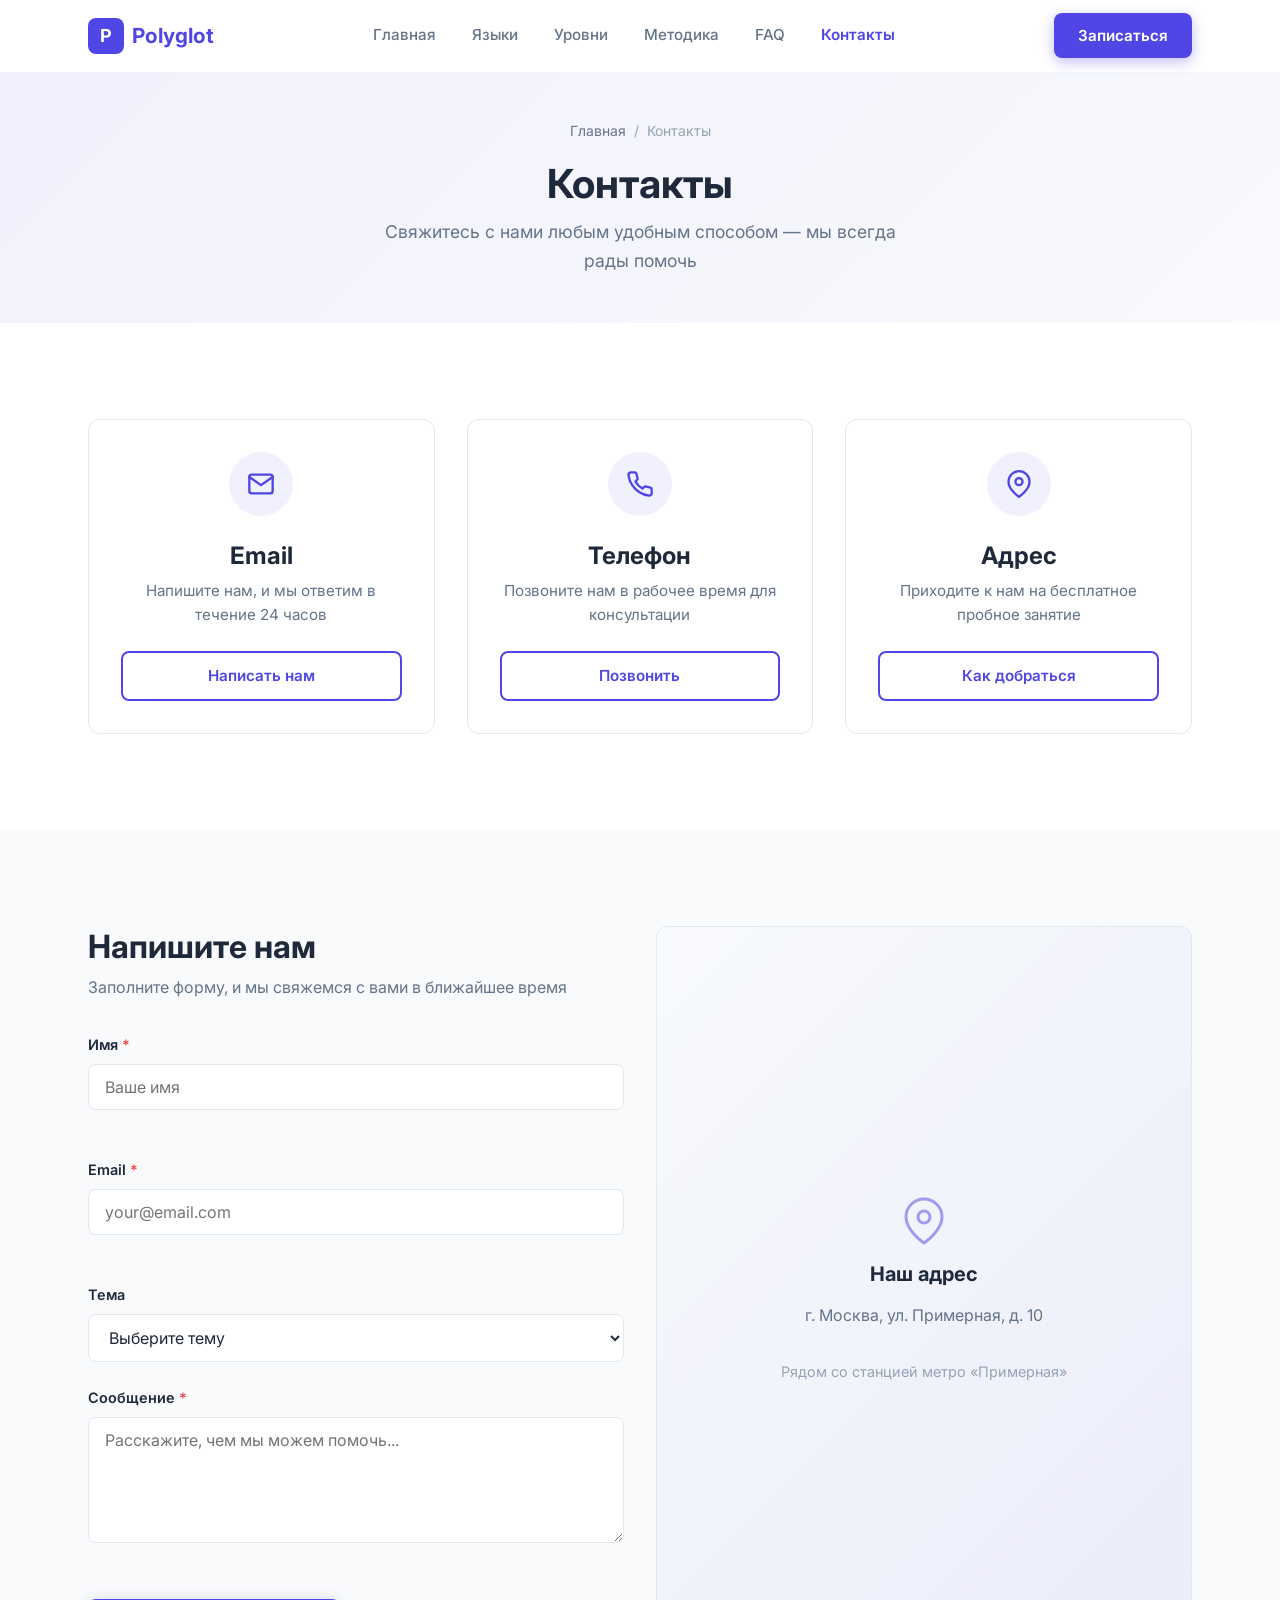
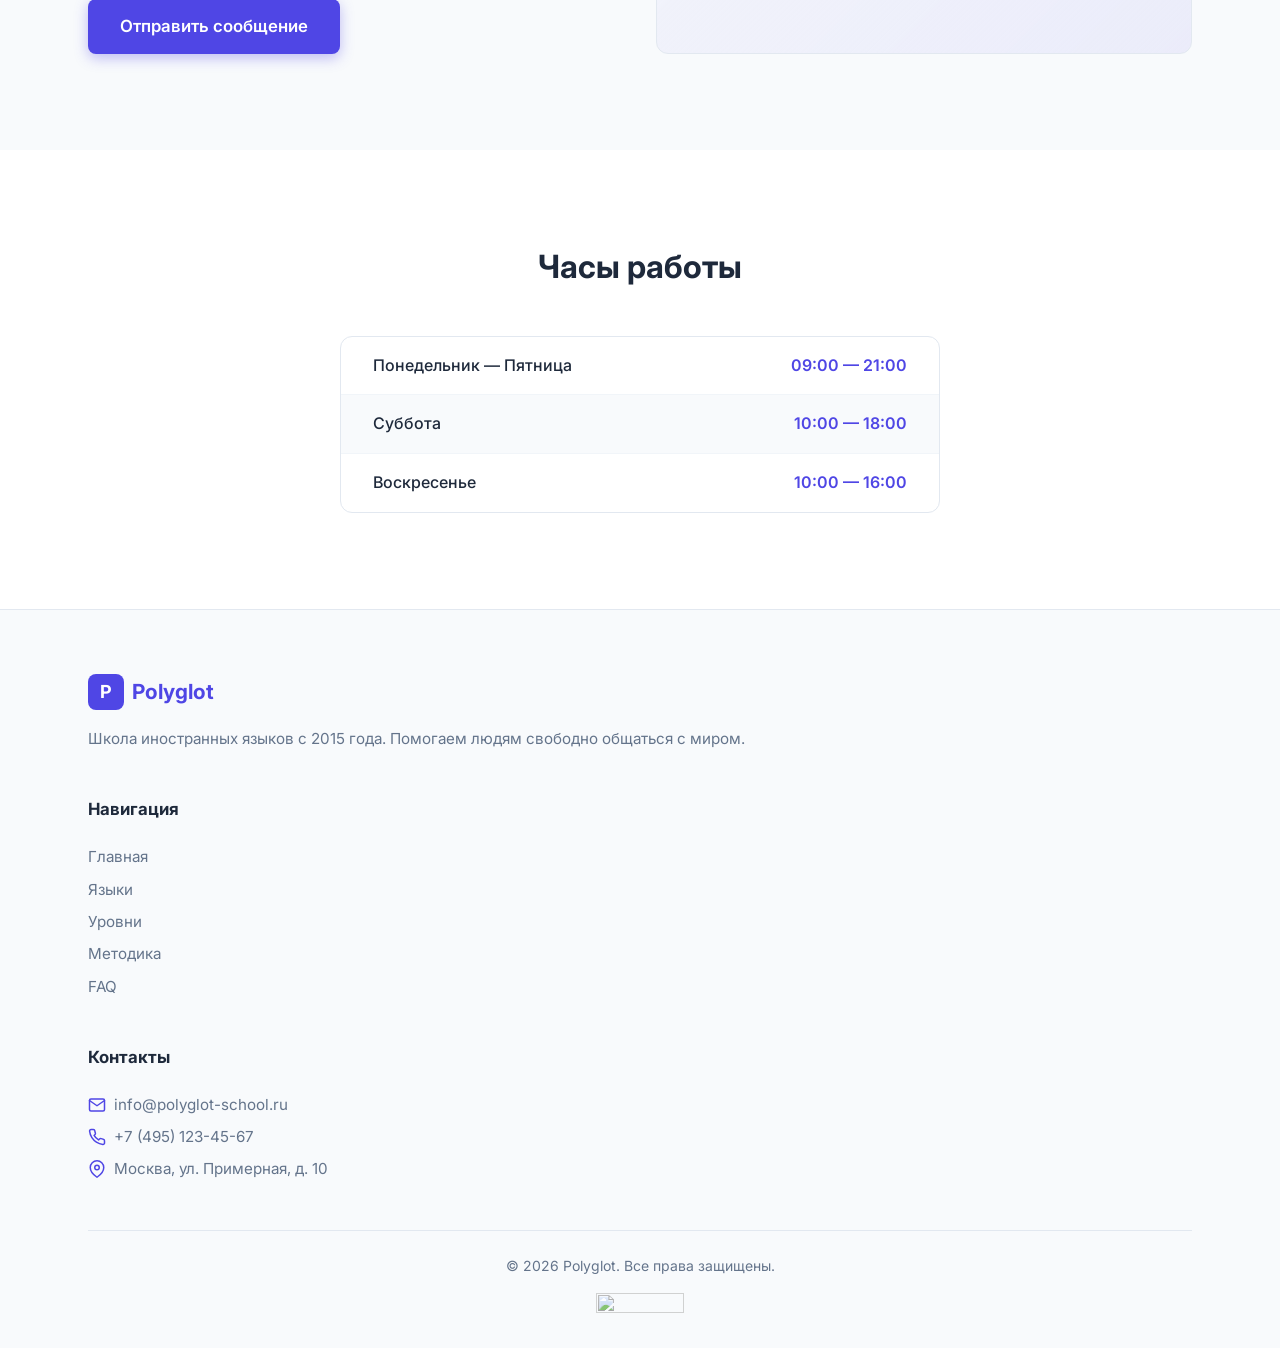
==== contacts.html @ 3a73e7ba "chore: вернуть размер счётчика LiveInternet 88×31" ====
<!DOCTYPE html>
<html lang="ru">
<head>
  <meta charset="UTF-8">
  <meta name="viewport" content="width=device-width, initial-scale=1.0">
  <meta name="description" content="Свяжитесь с нами — школа иностранных языков Polyglot. Запись на пробное занятие, вопросы по курсам и ценам.">
  <title>Контакты — Polyglot</title>
  <link rel="preconnect" href="https://fonts.googleapis.com">
  <link rel="preconnect" href="https://fonts.gstatic.com" crossorigin>
  <link href="https://fonts.googleapis.com/css2?family=Inter:wght@400;500;600;700&display=swap" rel="stylesheet">
  <link rel="stylesheet" href="css/main.css">
  <link rel="stylesheet" href="css/contacts.css">
</head>
<body data-current="contacts">

  <header class="header">
    <div class="container">
      <a href="index.html" class="logo">
        <svg viewBox="0 0 36 36" fill="none" xmlns="http://www.w3.org/2000/svg">
          <rect width="36" height="36" rx="8" fill="#4F46E5"/>
          <text x="50%" y="54%" dominant-baseline="middle" text-anchor="middle" fill="#fff" font-family="Inter" font-weight="700" font-size="18">P</text>
        </svg>
        Polyglot
      </a>

      <nav class="nav">
        <ul class="nav-list">
          <li><a href="index.html" class="nav-link" data-page="home">Главная</a></li>
          <li><a href="languages.html" class="nav-link" data-page="languages">Языки</a></li>
          <li><a href="levels.html" class="nav-link" data-page="levels">Уровни</a></li>
          <li><a href="methodology.html" class="nav-link" data-page="methodology">Методика</a></li>
          <li><a href="faq.html" class="nav-link" data-page="faq">FAQ</a></li>
          <li><a href="contacts.html" class="nav-link" data-page="contacts">Контакты</a></li>
        </ul>
      </nav>

      <a href="contacts.html" class="btn btn-primary header-cta">Записаться</a>

      <button class="hamburger" aria-label="Открыть меню" aria-expanded="false">
        <span></span><span></span><span></span>
      </button>
    </div>
  </header>

  <div class="mobile-menu">
    <a href="index.html" class="nav-link" data-page="home">Главная</a>
    <a href="languages.html" class="nav-link" data-page="languages">Языки</a>
    <a href="levels.html" class="nav-link" data-page="levels">Уровни</a>
    <a href="methodology.html" class="nav-link" data-page="methodology">Методика</a>
    <a href="faq.html" class="nav-link" data-page="faq">FAQ</a>
    <a href="contacts.html" class="nav-link" data-page="contacts">Контакты</a>
    <a href="contacts.html" class="btn btn-primary btn-lg">Записаться</a>
  </div>

  <main>
    <!-- Page Hero -->
    <section class="page-hero">
      <div class="container">
        <nav class="breadcrumb">
          <a href="index.html">Главная</a>
          <span class="breadcrumb-sep">/</span>
          <span>Контакты</span>
        </nav>
        <h1>Контакты</h1>
        <p>Свяжитесь с нами любым удобным способом — мы всегда рады помочь</p>
      </div>
    </section>

    <!-- Contact Info -->
    <section class="section">
      <div class="container">
        <div class="grid-3">
          <div class="contact-info-card">
            <div class="contact-info-icon">
              <svg width="28" height="28" viewBox="0 0 24 24" fill="none" stroke="currentColor" stroke-width="2" stroke-linecap="round" stroke-linejoin="round"><path d="M4 4h16c1.1 0 2 .9 2 2v12c0 1.1-.9 2-2 2H4c-1.1 0-2-.9-2-2V6c0-1.1.9-2 2-2z"/><polyline points="22,6 12,13 2,6"/></svg>
            </div>
            <h3>Email</h3>
            <p>Напишите нам, и мы ответим в течение 24 часов</p>
            <a href="mailto:info@polyglot-school.ru" class="btn btn-outline">Написать нам</a>
          </div>
          <div class="contact-info-card">
            <div class="contact-info-icon">
              <svg width="28" height="28" viewBox="0 0 24 24" fill="none" stroke="currentColor" stroke-width="2" stroke-linecap="round" stroke-linejoin="round"><path d="M22 16.92v3a2 2 0 0 1-2.18 2 19.79 19.79 0 0 1-8.63-3.07 19.5 19.5 0 0 1-6-6 19.79 19.79 0 0 1-3.07-8.67A2 2 0 0 1 4.11 2h3a2 2 0 0 1 2 1.72 12.84 12.84 0 0 0 .7 2.81 2 2 0 0 1-.45 2.11L8.09 9.91a16 16 0 0 0 6 6l1.27-1.27a2 2 0 0 1 2.11-.45 12.84 12.84 0 0 0 2.81.7A2 2 0 0 1 22 16.92z"/></svg>
            </div>
            <h3>Телефон</h3>
            <p>Позвоните нам в рабочее время для консультации</p>
            <a href="tel:+74951234567" class="btn btn-outline">Позвонить</a>
          </div>
          <div class="contact-info-card">
            <div class="contact-info-icon">
              <svg width="28" height="28" viewBox="0 0 24 24" fill="none" stroke="currentColor" stroke-width="2" stroke-linecap="round" stroke-linejoin="round"><path d="M21 10c0 7-9 13-9 13s-9-6-9-13a9 9 0 0 1 18 0z"/><circle cx="12" cy="10" r="3"/></svg>
            </div>
            <h3>Адрес</h3>
            <p>Приходите к нам на бесплатное пробное занятие</p>
            <a href="#" class="btn btn-outline">Как добраться</a>
          </div>
        </div>
      </div>
    </section>

    <!-- Contact Form + Map -->
    <section class="section section-alt">
      <div class="container">
        <div class="grid-2">
          <!-- Form -->
          <div class="contact-form-wrapper">
            <h2>Напишите нам</h2>
            <p>Заполните форму, и мы свяжемся с вами в ближайшее время</p>

            <form id="contact-form" novalidate>
              <div class="form-group">
                <label for="name">Имя <span class="required">*</span></label>
                <input type="text" id="name" name="name" placeholder="Ваше имя" required>
                <span class="error-message" id="name-error"></span>
              </div>

              <div class="form-group">
                <label for="email">Email <span class="required">*</span></label>
                <input type="email" id="email" name="email" placeholder="your@email.com" required>
                <span class="error-message" id="email-error"></span>
              </div>

              <div class="form-group">
                <label for="subject">Тема</label>
                <select id="subject" name="subject">
                  <option value="">Выберите тему</option>
                  <option value="general">Общий вопрос</option>
                  <option value="course">Информация о курсе</option>
                  <option value="pricing">Цены и оплата</option>
                  <option value="technical">Техническая поддержка</option>
                </select>
              </div>

              <div class="form-group">
                <label for="message">Сообщение <span class="required">*</span></label>
                <textarea id="message" name="message" rows="5" placeholder="Расскажите, чем мы можем помочь..." required></textarea>
                <span class="error-message" id="message-error"></span>
              </div>

              <button type="submit" class="btn btn-primary btn-lg">Отправить сообщение</button>

              <div class="form-status" id="form-status"></div>
            </form>
          </div>

          <!-- Map -->
          <div class="map-wrapper">
            <div class="map-placeholder">
              <svg width="48" height="48" viewBox="0 0 24 24" fill="none" stroke="currentColor" stroke-width="1.5" stroke-linecap="round" stroke-linejoin="round"><path d="M21 10c0 7-9 13-9 13s-9-6-9-13a9 9 0 0 1 18 0z"/><circle cx="12" cy="10" r="3"/></svg>
              <h3>Наш адрес</h3>
              <p>г. Москва, ул. Примерная, д. 10</p>
              <p class="map-subtitle">Рядом со станцией метро «Примерная»</p>
            </div>
          </div>
        </div>
      </div>
    </section>

    <!-- Working Hours -->
    <section class="section">
      <div class="container">
        <div class="section-header">
          <h2>Часы работы</h2>
        </div>
        <div class="hours-table">
          <div class="hours-row">
            <span class="hours-day">Понедельник — Пятница</span>
            <span class="hours-time">09:00 — 21:00</span>
          </div>
          <div class="hours-row">
            <span class="hours-day">Суббота</span>
            <span class="hours-time">10:00 — 18:00</span>
          </div>
          <div class="hours-row">
            <span class="hours-day">Воскресенье</span>
            <span class="hours-time">10:00 — 16:00</span>
          </div>
        </div>
      </div>
    </section>
  </main>

  <footer class="footer">
    <div class="container">
      <div class="footer-grid">
        <div class="footer-col">
          <a href="index.html" class="logo mb-md">
            <svg viewBox="0 0 36 36" fill="none" xmlns="http://www.w3.org/2000/svg" width="36" height="36">
              <rect width="36" height="36" rx="8" fill="#4F46E5"/>
              <text x="50%" y="54%" dominant-baseline="middle" text-anchor="middle" fill="#fff" font-family="Inter" font-weight="700" font-size="18">P</text>
            </svg>
            Polyglot
          </a>
          <p>Школа иностранных языков с 2015 года. Помогаем людям свободно общаться с миром.</p>
        </div>
        <div class="footer-col">
          <h4>Навигация</h4>
          <div class="footer-links">
            <a href="index.html">Главная</a>
            <a href="languages.html">Языки</a>
            <a href="levels.html">Уровни</a>
            <a href="methodology.html">Методика</a>
            <a href="faq.html">FAQ</a>
          </div>
        </div>
        <div class="footer-col">
          <h4>Контакты</h4>
          <div class="footer-contact">
            <div class="footer-contact-item">
              <svg width="18" height="18" viewBox="0 0 24 24" fill="none" stroke="currentColor" stroke-width="2" stroke-linecap="round" stroke-linejoin="round"><path d="M4 4h16c1.1 0 2 .9 2 2v12c0 1.1-.9 2-2 2H4c-1.1 0-2-.9-2-2V6c0-1.1.9-2 2-2z"/><polyline points="22,6 12,13 2,6"/></svg>
              info@polyglot-school.ru
            </div>
            <div class="footer-contact-item">
              <svg width="18" height="18" viewBox="0 0 24 24" fill="none" stroke="currentColor" stroke-width="2" stroke-linecap="round" stroke-linejoin="round"><path d="M22 16.92v3a2 2 0 0 1-2.18 2 19.79 19.79 0 0 1-8.63-3.07 19.5 19.5 0 0 1-6-6 19.79 19.79 0 0 1-3.07-8.67A2 2 0 0 1 4.11 2h3a2 2 0 0 1 2 1.72 12.84 12.84 0 0 0 .7 2.81 2 2 0 0 1-.45 2.11L8.09 9.91a16 16 0 0 0 6 6l1.27-1.27a2 2 0 0 1 2.11-.45 12.84 12.84 0 0 0 2.81.7A2 2 0 0 1 22 16.92z"/></svg>
              +7 (495) 123-45-67
            </div>
            <div class="footer-contact-item">
              <svg width="18" height="18" viewBox="0 0 24 24" fill="none" stroke="currentColor" stroke-width="2" stroke-linecap="round" stroke-linejoin="round"><path d="M21 10c0 7-9 13-9 13s-9-6-9-13a9 9 0 0 1 18 0z"/><circle cx="12" cy="10" r="3"/></svg>
              Москва, ул. Примерная, д. 10
            </div>
          </div>
        </div>
      </div>
      <div class="footer-bottom">
        <p>&copy; 2026 Polyglot. Все права защищены.</p>
        <div class="footer-counter">
          <!--LiveInternet counter--><a href="https://www.liveinternet.ru/click" target="_blank"><img id="licnt2878" width="88" height="31" style="border:0" title="LiveInternet" src="[data-uri]" alt=""/></a><script>(function(d,s){d.getElementById("licnt2878").src="https://counter.yadro.ru/hit?t52.6;r"+escape(d.referrer)+((typeof(s)=="undefined")?"":";s"+s.width+"*"+s.height+"*"+(s.colorDepth?s.colorDepth:s.pixelDepth))+";u"+escape(d.URL)+";h"+escape(d.title.substring(0,150))+";"+Math.random()}) (document,screen)</script><!--/LiveInternet-->
        </div>
      </div>
    </div>
  </footer>

  <button class="scroll-top" aria-label="Наверх">
    <svg width="20" height="20" viewBox="0 0 24 24" fill="none" stroke="currentColor" stroke-width="2.5" stroke-linecap="round" stroke-linejoin="round"><polyline points="18 15 12 9 6 15"/></svg>
  </button>

  <script src="js/form.js"></script>
  <script src="js/main.js"></script>
</body>
</html>
---- css/main.css ----
/* ============================================
   CSS Custom Properties / Design Tokens
   ============================================ */
:root {
  /* Primary */
  --color-primary: #4F46E5;
  --color-primary-light: #818CF8;
  --color-primary-dark: #3730A3;
  --color-primary-bg: rgba(79, 70, 229, 0.08);

  /* Accent */
  --color-accent: #F59E0B;
  --color-accent-light: #FCD34D;
  --color-accent-dark: #D97706;

  /* Neutrals */
  --color-text: #1E293B;
  --color-text-secondary: #64748B;
  --color-text-light: #94A3B8;
  --color-bg: #FFFFFF;
  --color-bg-alt: #F8FAFC;
  --color-bg-subtle: #F1F5F9;
  --color-border: #E2E8F0;
  --color-border-light: #F1F5F9;

  /* Semantic */
  --color-success: #10B981;
  --color-error: #EF4444;
  --color-info: #3B82F6;

  /* Typography */
  --font-primary: 'Inter', system-ui, -apple-system, BlinkMacSystemFont, 'Segoe UI', sans-serif;
  --font-mono: 'JetBrains Mono', 'Fira Code', monospace;

  /* Spacing */
  --space-xs: 0.25rem;
  --space-sm: 0.5rem;
  --space-md: 1rem;
  --space-lg: 1.5rem;
  --space-xl: 2rem;
  --space-2xl: 3rem;
  --space-3xl: 4rem;
  --space-4xl: 6rem;

  /* Border Radius */
  --radius-sm: 0.375rem;
  --radius-md: 0.5rem;
  --radius-lg: 0.75rem;
  --radius-xl: 1rem;
  --radius-full: 9999px;

  /* Shadows */
  --shadow-sm: 0 1px 2px rgba(0, 0, 0, 0.05);
  --shadow-md: 0 4px 6px -1px rgba(0, 0, 0, 0.07), 0 2px 4px -2px rgba(0, 0, 0, 0.05);
  --shadow-lg: 0 10px 15px -3px rgba(0, 0, 0, 0.08), 0 4px 6px -4px rgba(0, 0, 0, 0.04);
  --shadow-xl: 0 20px 25px -5px rgba(0, 0, 0, 0.08), 0 8px 10px -6px rgba(0, 0, 0, 0.04);

  /* Transitions */
  --transition-fast: 150ms ease;
  --transition-base: 250ms ease;
  --transition-slow: 350ms ease;

  /* Layout */
  --container-max: 1200px;
  --header-height: 72px;
}

/* ============================================
   Reset & Base
   ============================================ */
*,
*::before,
*::after {
  box-sizing: border-box;
  margin: 0;
  padding: 0;
}

html {
  scroll-behavior: smooth;
  -webkit-text-size-adjust: 100%;
  font-size: 16px;
}

body {
  font-family: var(--font-primary);
  font-size: 1rem;
  line-height: 1.6;
  color: var(--color-text);
  background-color: var(--color-bg);
  -webkit-font-smoothing: antialiased;
  -moz-osx-font-smoothing: grayscale;
}

img,
svg {
  display: block;
  max-width: 100%;
  height: auto;
}

a {
  color: inherit;
  text-decoration: none;
}

button {
  font-family: inherit;
  cursor: pointer;
  border: none;
  background: none;
  font-size: inherit;
}

ul,
ol {
  list-style: none;
}

input,
textarea,
select {
  font-family: inherit;
  font-size: inherit;
}

/* ============================================
   Typography
   ============================================ */
h1, h2, h3, h4, h5, h6 {
  line-height: 1.3;
  font-weight: 700;
  color: var(--color-text);
}

h1 { font-size: clamp(1.75rem, 4vw + 0.5rem, 2.5rem); }
h2 { font-size: clamp(1.5rem, 3vw + 0.5rem, 2rem); }
h3 { font-size: clamp(1.25rem, 2vw + 0.5rem, 1.5rem); }
h4 { font-size: clamp(1.1rem, 1.5vw + 0.5rem, 1.25rem); }

p {
  margin-bottom: var(--space-md);
  color: var(--color-text-secondary);
}

p:last-child {
  margin-bottom: 0;
}

/* ============================================
   Container
   ============================================ */
.container {
  width: 100%;
  max-width: var(--container-max);
  margin: 0 auto;
  padding: 0 var(--space-lg);
}

@media (min-width: 768px) {
  .container {
    padding: 0 var(--space-xl);
  }
}

@media (min-width: 1024px) {
  .container {
    padding: 0 var(--space-2xl);
  }
}

/* ============================================
   Section
   ============================================ */
.section {
  padding: var(--space-3xl) 0;
}

.section-alt {
  background-color: var(--color-bg-alt);
}

.section-header {
  text-align: center;
  margin-bottom: var(--space-2xl);
  max-width: 680px;
  margin-left: auto;
  margin-right: auto;
}

.section-header h2 {
  margin-bottom: var(--space-md);
}

.section-header p {
  font-size: 1.1rem;
}

/* ============================================
   Buttons
   ============================================ */
.btn {
  display: inline-flex;
  align-items: center;
  justify-content: center;
  gap: var(--space-sm);
  padding: 0.75rem 1.5rem;
  font-weight: 600;
  font-size: 0.95rem;
  border-radius: var(--radius-md);
  transition: all var(--transition-base);
  white-space: nowrap;
  text-align: center;
  line-height: 1.4;
}

.btn-primary {
  background-color: var(--color-primary);
  color: #fff;
  box-shadow: 0 4px 14px rgba(79, 70, 229, 0.35);
}

.btn-primary:hover {
  background-color: var(--color-primary-dark);
  box-shadow: 0 6px 20px rgba(79, 70, 229, 0.45);
  transform: translateY(-1px);
}

.btn-primary:active {
  transform: translateY(0);
}

.btn-outline {
  background-color: transparent;
  color: var(--color-primary);
  border: 2px solid var(--color-primary);
}

.btn-outline:hover {
  background-color: var(--color-primary);
  color: #fff;
}

.btn-accent {
  background-color: var(--color-accent);
  color: var(--color-text);
  font-weight: 700;
  box-shadow: 0 4px 14px rgba(245, 158, 11, 0.35);
}

.btn-accent:hover {
  background-color: var(--color-accent-dark);
  color: #fff;
  transform: translateY(-1px);
}

.btn-lg {
  padding: 1rem 2rem;
  font-size: 1.05rem;
}

/* ============================================
   Cards
   ============================================ */
.card {
  background-color: var(--color-bg);
  border: 1px solid var(--color-border);
  border-radius: var(--radius-lg);
  padding: var(--space-xl);
  transition: all var(--transition-base);
}

.card:hover {
  box-shadow: var(--shadow-lg);
  border-color: var(--color-primary-light);
  transform: translateY(-4px);
}

.card-icon {
  width: 56px;
  height: 56px;
  border-radius: var(--radius-md);
  display: flex;
  align-items: center;
  justify-content: center;
  margin-bottom: var(--space-lg);
  font-size: 1.5rem;
  background-color: var(--color-primary-bg);
  color: var(--color-primary);
}

.card h3 {
  margin-bottom: var(--space-sm);
}

.card p {
  font-size: 0.95rem;
}

/* ============================================
   Header
   ============================================ */
.header {
  position: sticky;
  top: 0;
  z-index: 100;
  background-color: rgba(255, 255, 255, 0.95);
  backdrop-filter: blur(10px);
  -webkit-backdrop-filter: blur(10px);
  border-bottom: 1px solid transparent;
  height: var(--header-height);
  transition: all var(--transition-base);
}

.header.scrolled {
  border-bottom-color: var(--color-border);
  box-shadow: var(--shadow-sm);
}

.header .container {
  display: flex;
  align-items: center;
  justify-content: space-between;
  height: 100%;
}

.logo {
  display: flex;
  align-items: center;
  gap: var(--space-sm);
  font-size: 1.3rem;
  font-weight: 700;
  color: var(--color-primary);
  z-index: 101;
}

.logo svg {
  width: 36px;
  height: 36px;
}

.nav {
  display: none;
}

.nav-list {
  display: flex;
  align-items: center;
  gap: var(--space-xs);
}

.nav-link {
  display: flex;
  align-items: center;
  padding: var(--space-sm) var(--space-md);
  font-weight: 500;
  font-size: 0.95rem;
  color: var(--color-text-secondary);
  border-radius: var(--radius-md);
  transition: all var(--transition-fast);
}

.nav-link:hover {
  color: var(--color-text);
  background-color: var(--color-bg-alt);
}

.nav-link.active {
  color: var(--color-primary);
  font-weight: 600;
}

.header-cta {
  display: none;
}

/* Hamburger */
.hamburger {
  display: flex;
  flex-direction: column;
  justify-content: center;
  gap: 5px;
  width: 32px;
  height: 32px;
  z-index: 101;
  padding: 4px;
}

.hamburger span {
  display: block;
  width: 100%;
  height: 2px;
  background-color: var(--color-text);
  border-radius: 2px;
  transition: all var(--transition-base);
}

.hamburger.active span:nth-child(1) {
  transform: rotate(45deg) translate(5px, 5px);
}

.hamburger.active span:nth-child(2) {
  opacity: 0;
}

.hamburger.active span:nth-child(3) {
  transform: rotate(-45deg) translate(5px, -5px);
}

/* Mobile Menu */
.mobile-menu {
  position: fixed;
  top: 0;
  left: 0;
  width: 100%;
  height: 100vh;
  height: 100dvh;
  background-color: var(--color-bg);
  z-index: 100;
  display: flex;
  flex-direction: column;
  align-items: center;
  justify-content: center;
  gap: var(--space-md);
  opacity: 0;
  visibility: hidden;
  transition: all var(--transition-base);
}

.mobile-menu.open {
  opacity: 1;
  visibility: visible;
}

.mobile-menu .nav-link {
  font-size: 1.25rem;
  padding: var(--space-md) var(--space-xl);
}

.mobile-menu .btn {
  margin-top: var(--space-md);
}

/* ============================================
   Footer
   ============================================ */
.footer {
  background-color: var(--color-bg-alt);
  border-top: 1px solid var(--color-border);
  padding: var(--space-3xl) 0 var(--space-lg);
}

.footer-grid {
  display: grid;
  grid-template-columns: 1fr;
  gap: var(--space-2xl);
  margin-bottom: var(--space-2xl);
}

.footer-col h4 {
  margin-bottom: var(--space-lg);
  font-size: 1.05rem;
}

.footer-col p {
  font-size: 0.95rem;
  line-height: 1.7;
}

.footer-links {
  display: flex;
  flex-direction: column;
  gap: var(--space-sm);
}

.footer-links a {
  color: var(--color-text-secondary);
  font-size: 0.95rem;
  transition: color var(--transition-fast);
}

.footer-links a:hover {
  color: var(--color-primary);
}

.footer-contact {
  display: flex;
  flex-direction: column;
  gap: var(--space-sm);
}

.footer-contact-item {
  display: flex;
  align-items: center;
  gap: var(--space-sm);
  color: var(--color-text-secondary);
  font-size: 0.95rem;
}

.footer-contact-item svg {
  flex-shrink: 0;
  color: var(--color-primary);
}

.footer-bottom {
  border-top: 1px solid var(--color-border);
  padding-top: var(--space-lg);
  text-align: center;
  color: var(--color-text-light);
  font-size: 0.875rem;
}

.footer-counter {
  display: flex;
  justify-content: center;
  margin-top: var(--space-md);
  opacity: 0.7;
  transition: opacity var(--transition-base);
}

.footer-counter:hover {
  opacity: 1;
}

/* ============================================
   Page Hero
   ============================================ */
.page-hero {
  background: linear-gradient(135deg, var(--color-primary-bg) 0%, var(--color-bg-alt) 100%);
  padding: var(--space-2xl) 0;
  text-align: center;
}

.breadcrumb {
  display: flex;
  align-items: center;
  justify-content: center;
  gap: var(--space-sm);
  font-size: 0.875rem;
  color: var(--color-text-light);
  margin-bottom: var(--space-md);
}

.breadcrumb a {
  color: var(--color-text-secondary);
  transition: color var(--transition-fast);
}

.breadcrumb a:hover {
  color: var(--color-primary);
}

.breadcrumb-sep {
  color: var(--color-text-light);
}

.page-hero h1 {
  margin-bottom: var(--space-sm);
}

.page-hero p {
  font-size: 1.1rem;
  max-width: 560px;
  margin: 0 auto;
}

/* ============================================
   Grid Helpers
   ============================================ */
.grid-2 {
  display: grid;
  grid-template-columns: 1fr;
  gap: var(--space-xl);
}

.grid-3 {
  display: grid;
  grid-template-columns: 1fr;
  gap: var(--space-xl);
}

.grid-4 {
  display: grid;
  grid-template-columns: 1fr;
  gap: var(--space-xl);
}

@media (min-width: 480px) {
  .grid-2 { grid-template-columns: repeat(2, 1fr); }
  .grid-3 { grid-template-columns: repeat(2, 1fr); }
  .grid-4 { grid-template-columns: repeat(2, 1fr); }
}

@media (min-width: 768px) {
  .grid-3 { grid-template-columns: repeat(3, 1fr); }
  .grid-4 { grid-template-columns: repeat(4, 1fr); }
}

/* ============================================
   Scroll to Top
   ============================================ */
.scroll-top {
  position: fixed;
  bottom: var(--space-xl);
  right: var(--space-xl);
  width: 44px;
  height: 44px;
  border-radius: var(--radius-full);
  background-color: var(--color-primary);
  color: #fff;
  display: flex;
  align-items: center;
  justify-content: center;
  box-shadow: var(--shadow-lg);
  opacity: 0;
  visibility: hidden;
  transform: translateY(10px);
  transition: all var(--transition-base);
  z-index: 50;
}

.scroll-top.visible {
  opacity: 1;
  visibility: visible;
  transform: translateY(0);
}

.scroll-top:hover {
  background-color: var(--color-primary-dark);
  transform: translateY(-2px);
}

/* ============================================
   Utility Classes
   ============================================ */
.text-center { text-align: center; }
.text-primary { color: var(--color-primary); }
.text-accent { color: var(--color-accent); }
.mt-sm { margin-top: var(--space-sm); }
.mt-md { margin-top: var(--space-md); }
.mt-lg { margin-top: var(--space-lg); }
.mt-xl { margin-top: var(--space-xl); }
.mb-sm { margin-bottom: var(--space-sm); }
.mb-md { margin-bottom: var(--space-md); }
.mb-lg { margin-bottom: var(--space-lg); }
.mb-xl { margin-bottom: var(--space-xl); }

/* Badge */
.badge {
  display: inline-flex;
  align-items: center;
  padding: 0.25rem 0.75rem;
  font-size: 0.8rem;
  font-weight: 600;
  border-radius: var(--radius-full);
  background-color: var(--color-primary-bg);
  color: var(--color-primary);
}

.badge-accent {
  background-color: rgba(245, 158, 11, 0.12);
  color: var(--color-accent-dark);
}

/* ============================================
   Responsive Adjustments
   ============================================ */
@media (min-width: 768px) {
  .hamburger {
    display: none;
  }

  .nav {
    display: block;
  }

  .header-cta {
    display: inline-flex;
  }
}

@media (min-width: 1024px) {
  .section {
    padding: var(--space-4xl) 0;
  }
}
---- css/contacts.css ----
/* ============================================
   Contacts Page Styles
   ============================================ */

/* Contact Info Cards */
.contact-info-card {
  background-color: var(--color-bg);
  border: 1px solid var(--color-border);
  border-radius: var(--radius-lg);
  padding: var(--space-xl);
  text-align: center;
  transition: all var(--transition-base);
}

.contact-info-card:hover {
  box-shadow: var(--shadow-lg);
  border-color: var(--color-primary-light);
  transform: translateY(-4px);
}

.contact-info-icon {
  width: 64px;
  height: 64px;
  border-radius: var(--radius-full);
  background-color: var(--color-primary-bg);
  color: var(--color-primary);
  display: flex;
  align-items: center;
  justify-content: center;
  margin: 0 auto var(--space-lg);
}

.contact-info-card h3 {
  margin-bottom: var(--space-sm);
}

.contact-info-card p {
  font-size: 0.95rem;
  margin-bottom: var(--space-lg);
}

.contact-info-card .btn {
  width: 100%;
}

/* Contact Form */
.contact-form-wrapper {
  max-width: 560px;
}

.contact-form-wrapper h2 {
  margin-bottom: var(--space-sm);
}

.contact-form-wrapper > p {
  margin-bottom: var(--space-xl);
}

.form-group {
  margin-bottom: var(--space-lg);
}

.form-group label {
  display: block;
  font-weight: 600;
  font-size: 0.9rem;
  margin-bottom: var(--space-sm);
  color: var(--color-text);
}

.required {
  color: var(--color-error);
}

.form-group input,
.form-group select,
.form-group textarea {
  width: 100%;
  padding: 0.75rem var(--space-md);
  border: 1px solid var(--color-border);
  border-radius: var(--radius-md);
  background-color: var(--color-bg);
  color: var(--color-text);
  transition: all var(--transition-fast);
  outline: none;
}

.form-group input:focus,
.form-group select:focus,
.form-group textarea:focus {
  border-color: var(--color-primary);
  box-shadow: 0 0 0 3px rgba(79, 70, 229, 0.1);
}

.form-group input.error,
.form-group textarea.error {
  border-color: var(--color-error);
}

.form-group input.error:focus,
.form-group textarea.error:focus {
  box-shadow: 0 0 0 3px rgba(239, 68, 68, 0.1);
}

.error-message {
  display: block;
  font-size: 0.85rem;
  color: var(--color-error);
  margin-top: var(--space-xs);
  min-height: 1.25rem;
}

.form-status {
  margin-top: var(--space-lg);
  padding: var(--space-md);
  border-radius: var(--radius-md);
  font-weight: 500;
  display: none;
}

.form-status.success {
  display: block;
  background-color: #D1FAE5;
  color: #047857;
  border: 1px solid #A7F3D0;
}

.form-status.error {
  display: block;
  background-color: #FEE2E2;
  color: #B91C1C;
  border: 1px solid #FECACA;
}

/* Map */
.map-wrapper {
  display: flex;
  align-items: stretch;
}

.map-placeholder {
  width: 100%;
  min-height: 400px;
  background: linear-gradient(135deg, var(--color-bg-alt) 0%, var(--color-primary-bg) 100%);
  border: 1px solid var(--color-border);
  border-radius: var(--radius-lg);
  display: flex;
  flex-direction: column;
  align-items: center;
  justify-content: center;
  gap: var(--space-md);
  color: var(--color-text-secondary);
  text-align: center;
  padding: var(--space-xl);
}

.map-placeholder svg {
  color: var(--color-primary);
  opacity: 0.5;
}

.map-placeholder h3 {
  font-size: 1.25rem;
}

.map-placeholder .map-subtitle {
  font-size: 0.9rem;
  color: var(--color-text-light);
}

/* Hours Table */
.hours-table {
  max-width: 600px;
  margin: 0 auto;
  border: 1px solid var(--color-border);
  border-radius: var(--radius-lg);
  overflow: hidden;
}

.hours-row {
  display: flex;
  justify-content: space-between;
  align-items: center;
  padding: var(--space-md) var(--space-xl);
  border-bottom: 1px solid var(--color-border-light);
}

.hours-row:last-child {
  border-bottom: none;
}

.hours-row:nth-child(even) {
  background-color: var(--color-bg-alt);
}

.hours-day {
  font-weight: 500;
  color: var(--color-text);
}

.hours-time {
  font-weight: 600;
  color: var(--color-primary);
}

@media (min-width: 768px) {
  .map-placeholder {
    min-height: 500px;
  }
}
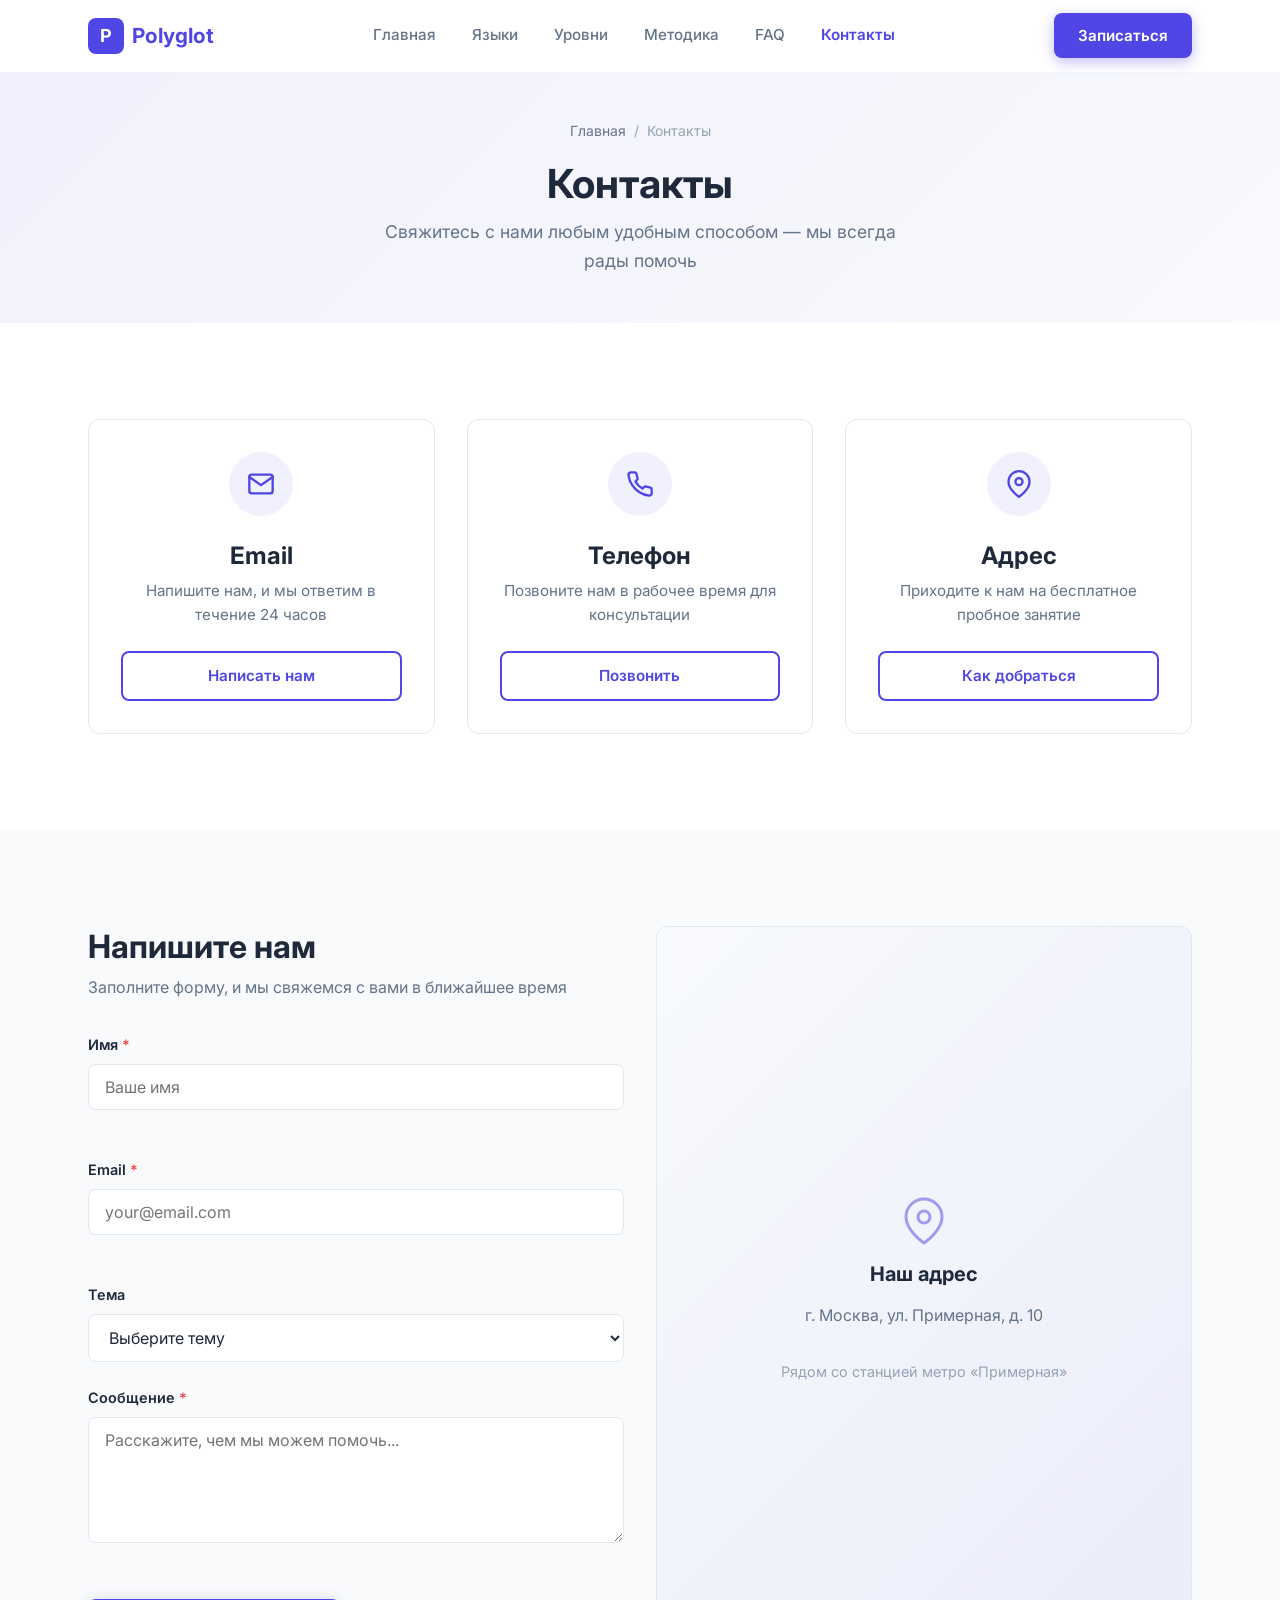
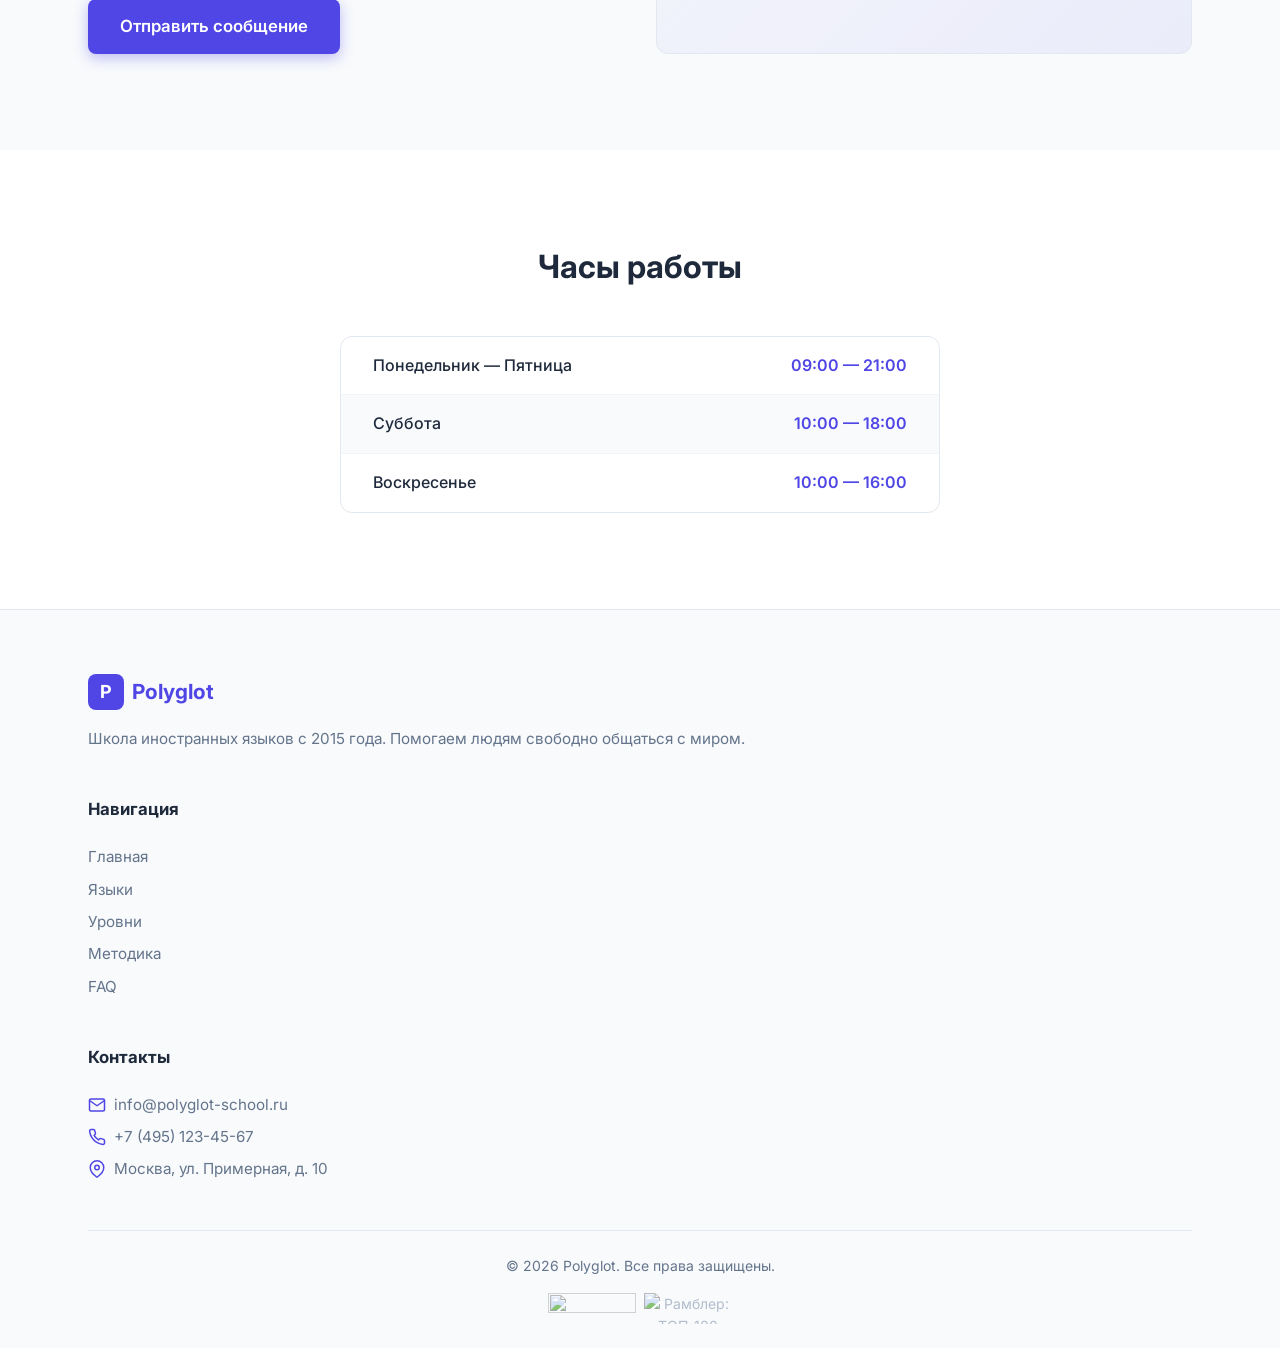
==== commit 0772dd34: "feat: сделать счётчик Топ-100 видимым на всех страницах" ====
--- a/contacts.html
+++ b/contacts.html
@@ -225,6 +225,36 @@
         <p>&copy; 2026 Polyglot. Все права защищены.</p>
         <div class="footer-counter">
           <!--LiveInternet counter--><a href="https://www.liveinternet.ru/click" target="_blank"><img id="licnt2878" width="88" height="31" style="border:0" title="LiveInternet" src="[data-uri]" alt=""/></a><script>(function(d,s){d.getElementById("licnt2878").src="https://counter.yadro.ru/hit?t52.6;r"+escape(d.referrer)+((typeof(s)=="undefined")?"":";s"+s.width+"*"+s.height+"*"+(s.colorDepth?s.colorDepth:s.pixelDepth))+";u"+escape(d.URL)+";h"+escape(d.title.substring(0,150))+";"+Math.random()}) (document,screen)</script><!--/LiveInternet-->
+          <!-- Top100 (Kraken) Counter -->
+          <script>
+            (function (w, d, c) {
+            (w[c] = w[c] || []).push(function() {
+                var options = {
+                    project: 7752839,
+                };
+                try {
+                    w.top100Counter = new top100(options);
+                } catch(e) { }
+            });
+            var n = d.getElementsByTagName("script")[0],
+            s = d.createElement("script"),
+            f = function () { n.parentNode.insertBefore(s, n); };
+            s.type = "text/javascript";
+            s.async = true;
+            s.src =
+            (d.location.protocol == "https:" ? "https:" : "http:") +
+            "//st.top100.ru/top100/top100.js";
+
+            if (w.opera == "[object Opera]") {
+            d.addEventListener("DOMContentLoaded", f, false);
+        } else { f(); }
+            })(window, document, "_top100q");
+          </script>
+          <noscript>
+            <img src="//counter.rambler.ru/top100.cnt?pid=7752839" alt="Топ-100" />
+          </noscript>
+          <!-- END Top100 (Kraken) Counter -->
+          <a href="https://top100.rambler.ru"><img src="https://top100.rambler.ru/Images/top100/88x31.gif" alt="Рамблер: ТОП-100" width="88" height="31" style="border:0; margin-left: 8px;" /></a>
         </div>
       </div>
     </div>
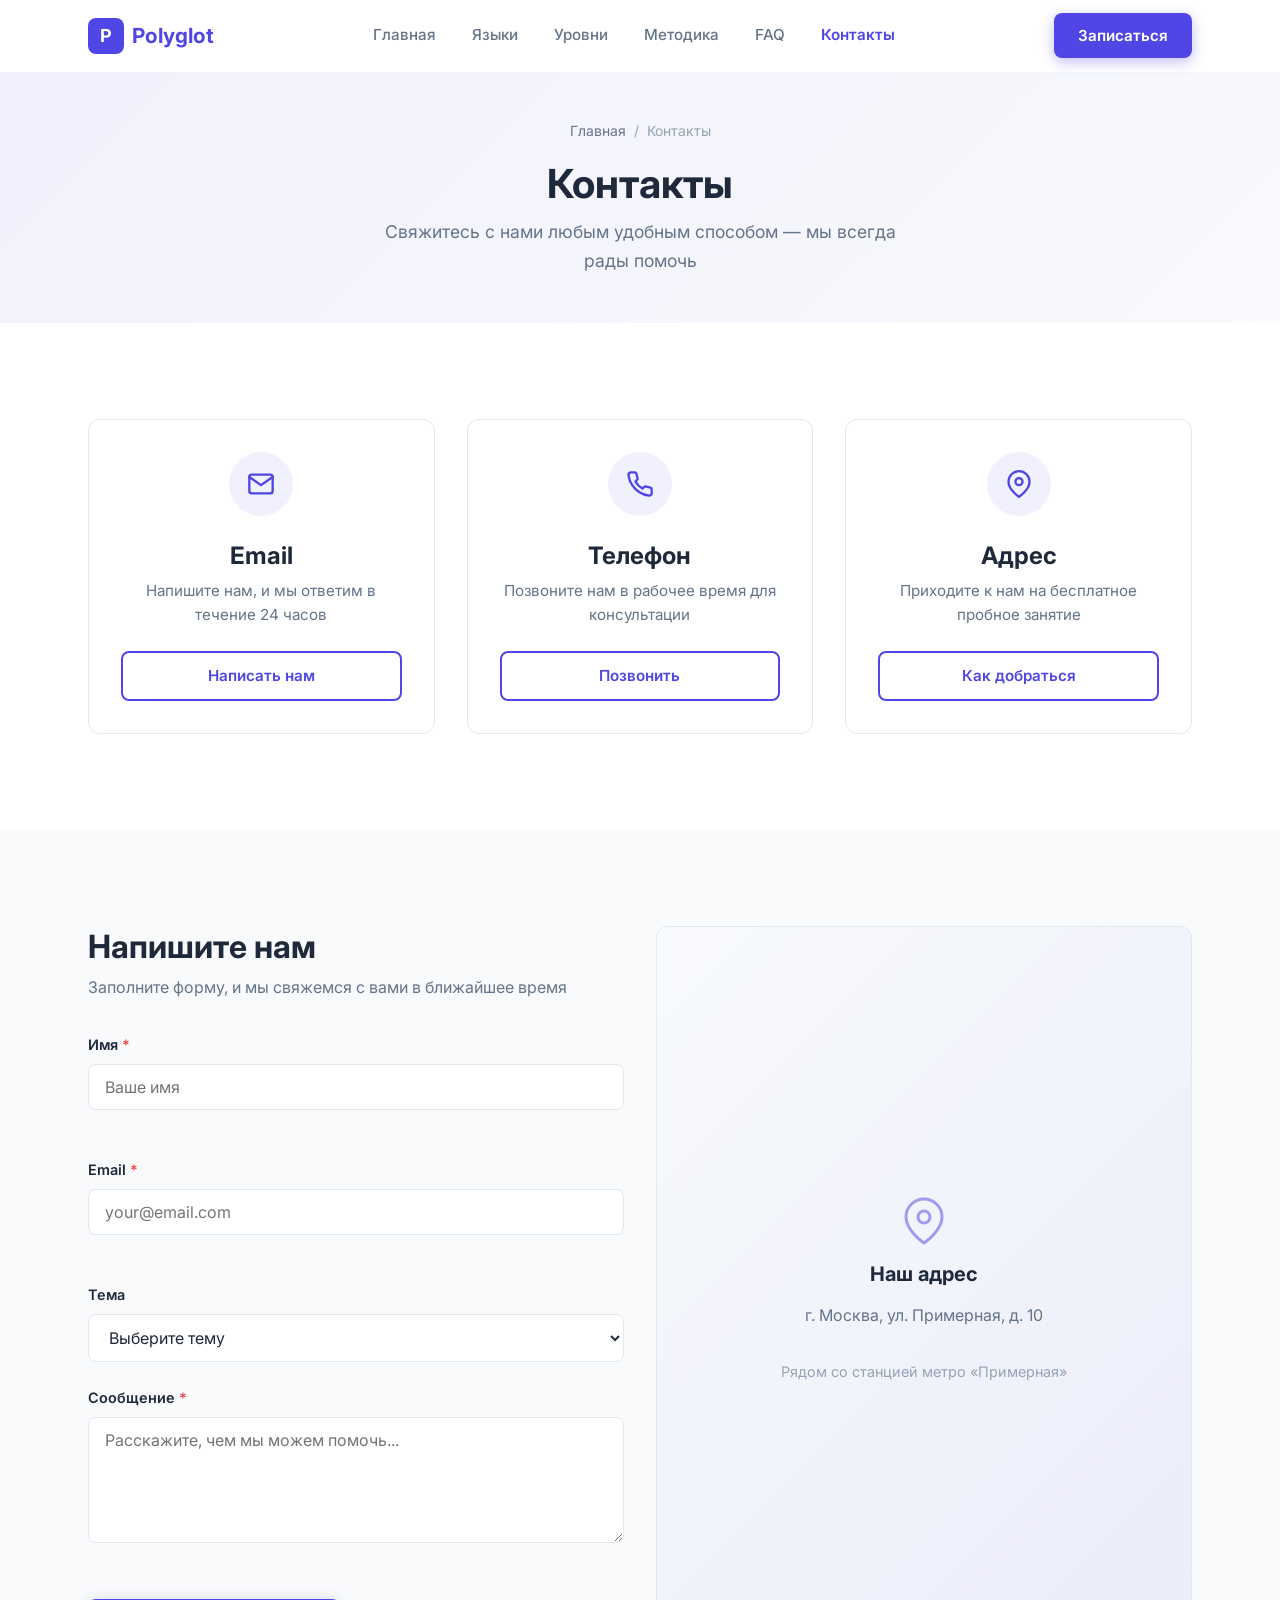
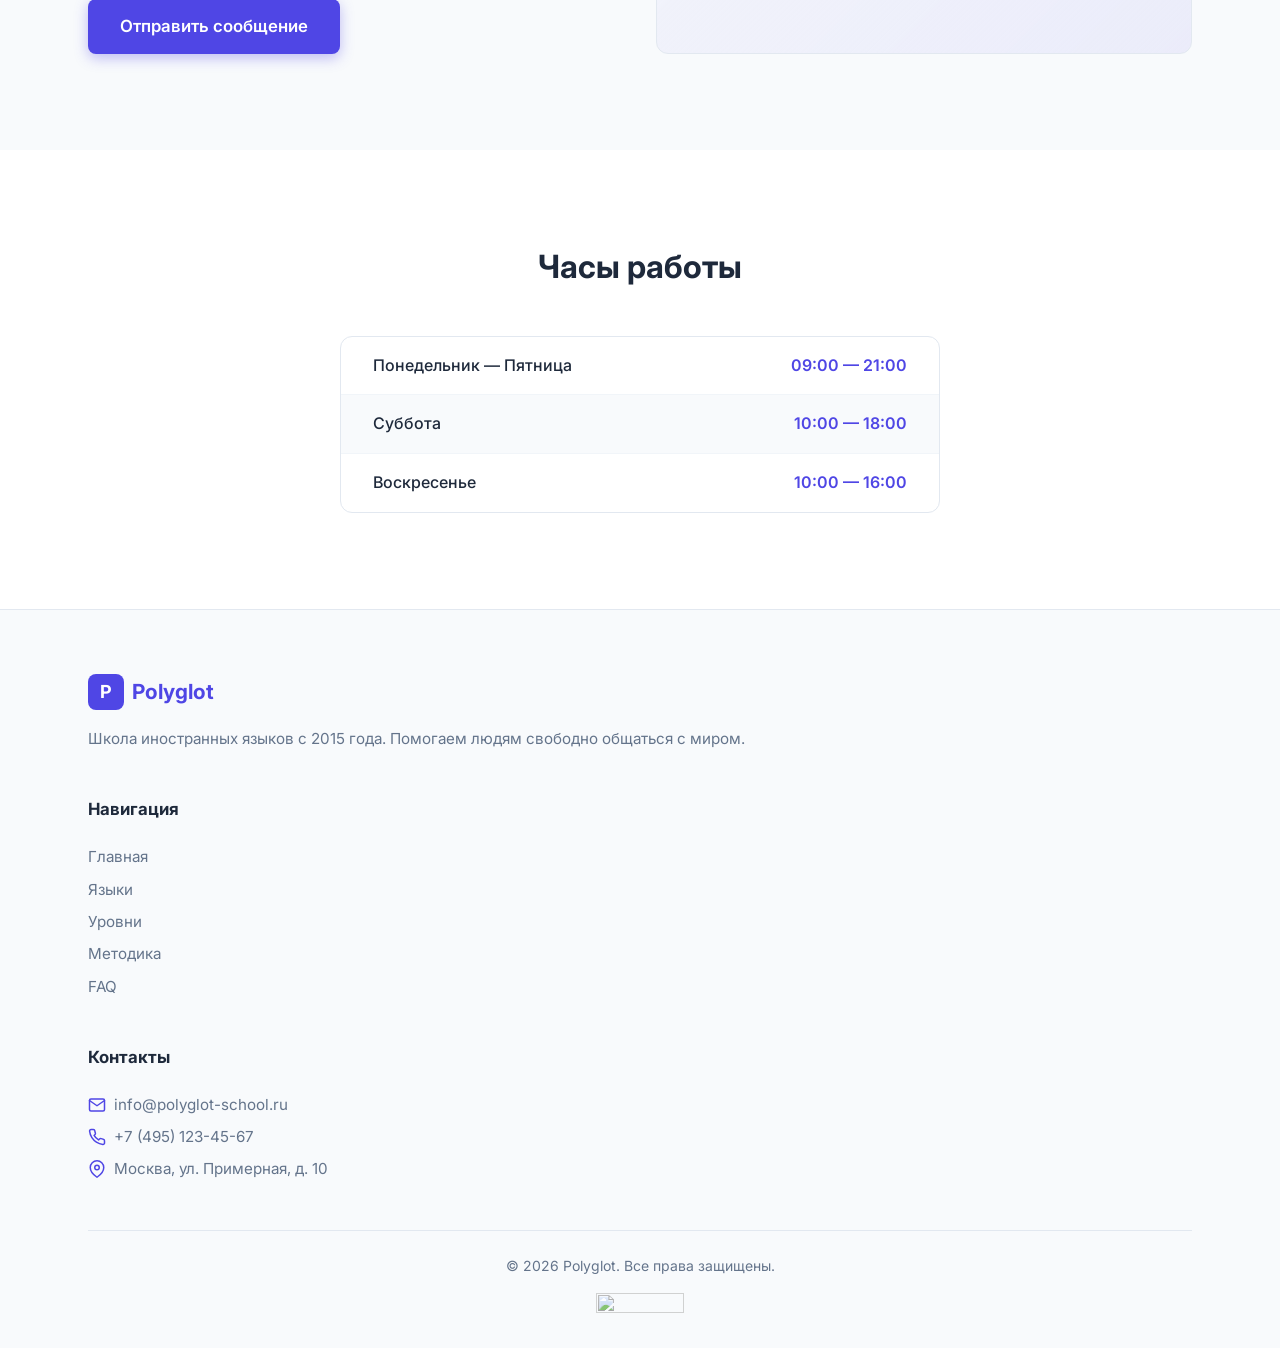
==== commit fad88ae6: "chore: обновить счётчик Топ-100 на новый проект (7752847), удалить SVG-бейдж" ====
--- a/contacts.html
+++ b/contacts.html
@@ -230,7 +230,7 @@
             (function (w, d, c) {
             (w[c] = w[c] || []).push(function() {
                 var options = {
-                    project: 7752839,
+                    project: 7752847,
                 };
                 try {
                     w.top100Counter = new top100(options);
@@ -251,10 +251,9 @@
             })(window, document, "_top100q");
           </script>
           <noscript>
-            <img src="//counter.rambler.ru/top100.cnt?pid=7752839" alt="Топ-100" />
+            <img src="//counter.rambler.ru/top100.cnt?pid=7752847" alt="Топ-100" />
           </noscript>
           <!-- END Top100 (Kraken) Counter -->
-          <a href="https://top100.rambler.ru"><img src="https://top100.rambler.ru/Images/top100/88x31.gif" alt="Рамблер: ТОП-100" width="88" height="31" style="border:0; margin-left: 8px;" /></a>
         </div>
       </div>
     </div>
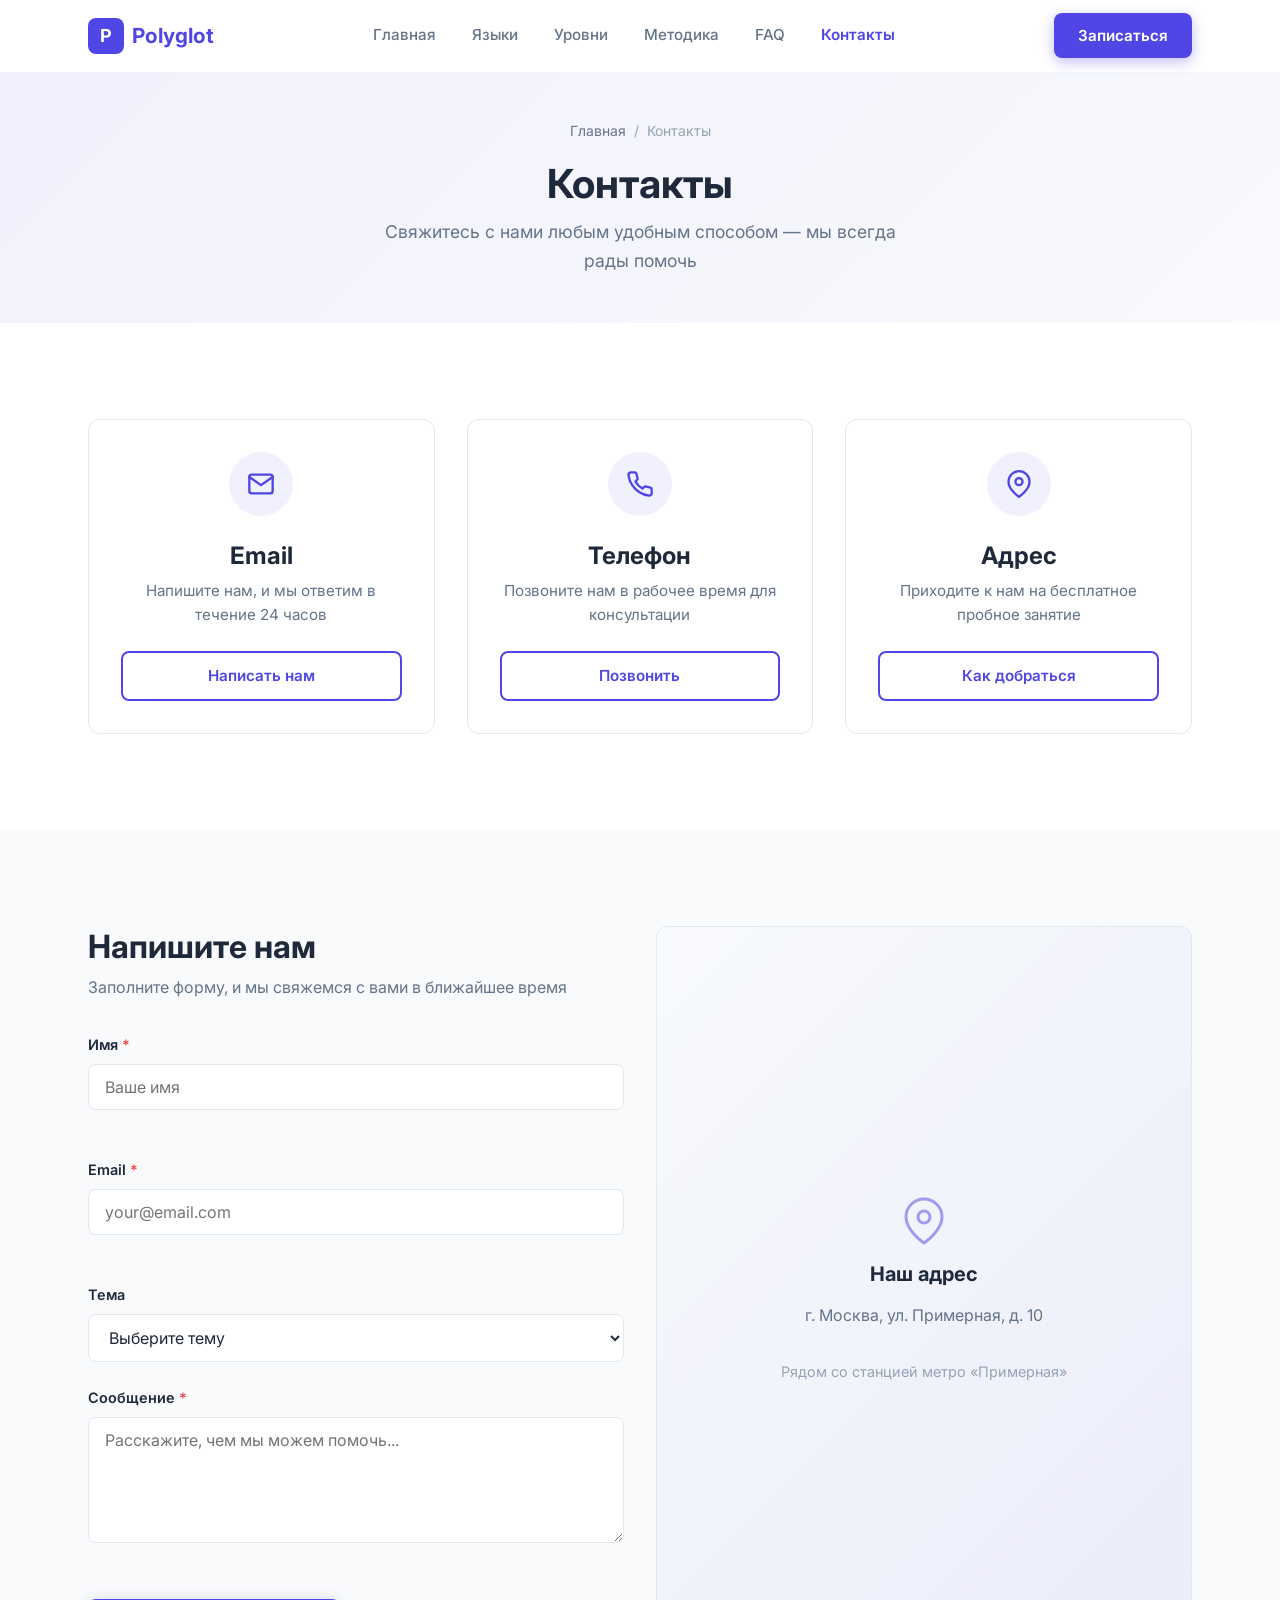
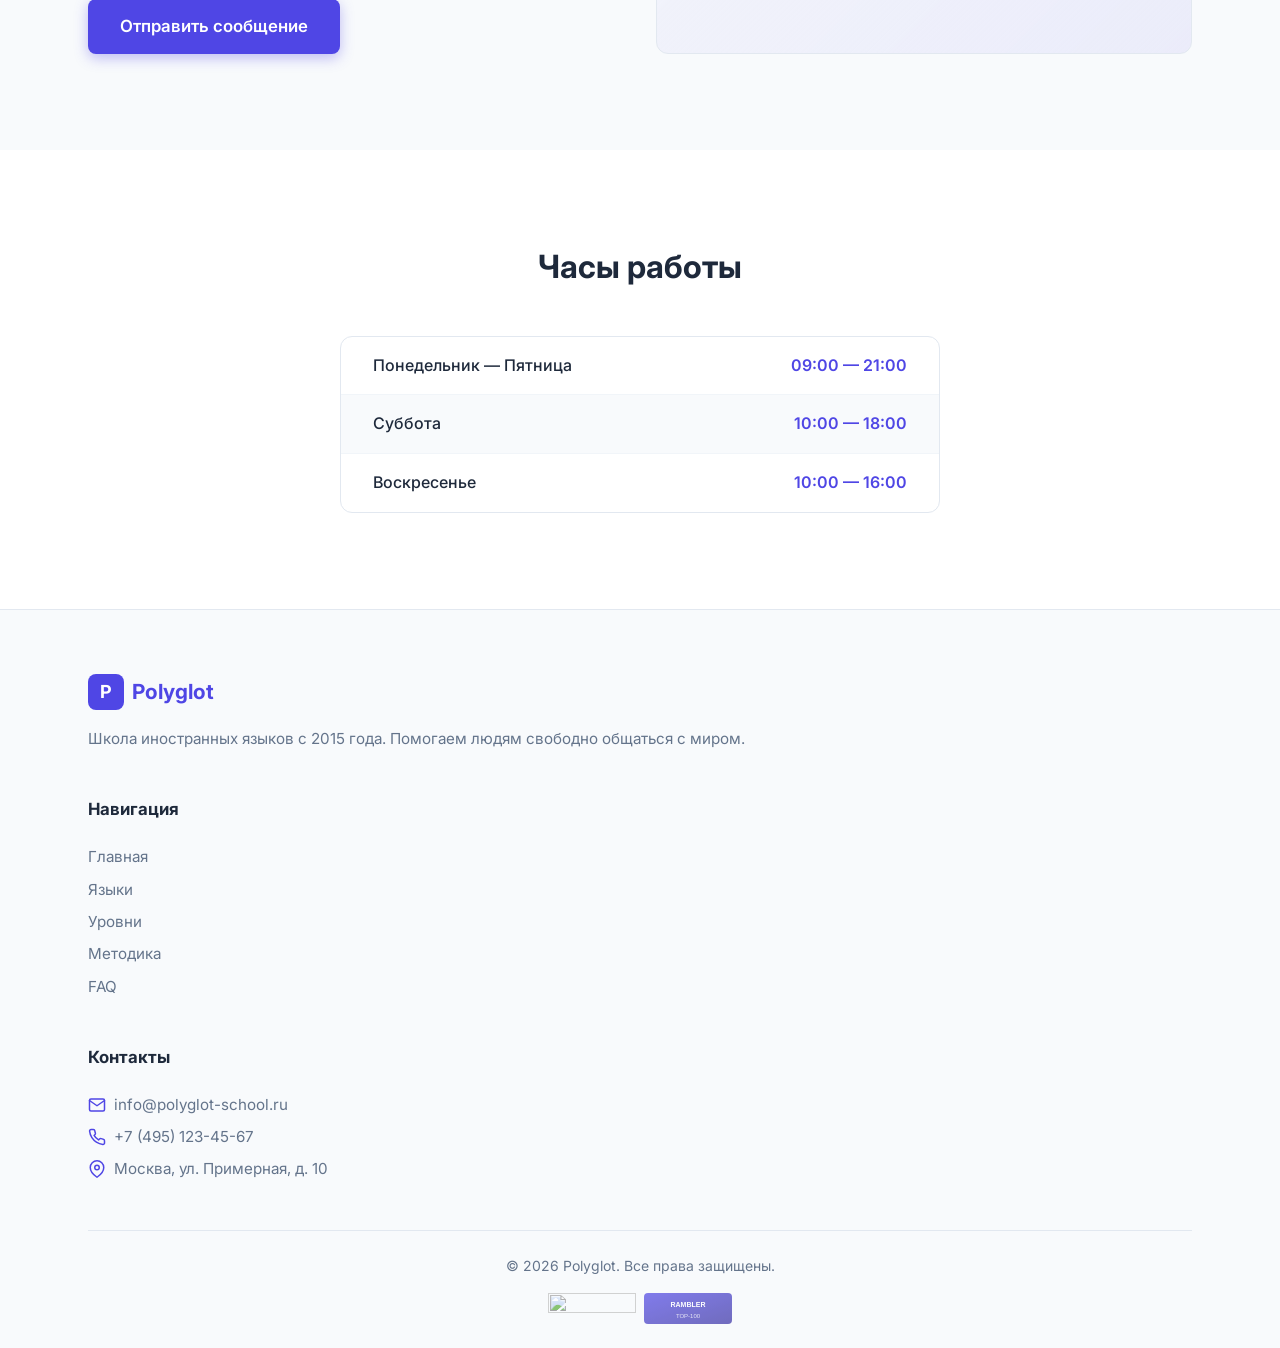
==== commit 952f81cf: "feat: добавить SVG-бейдж Рамблер/ТОП-100 на все страницы" ====
--- a/contacts.html
+++ b/contacts.html
@@ -254,6 +254,7 @@
             <img src="//counter.rambler.ru/top100.cnt?pid=7752847" alt="Топ-100" />
           </noscript>
           <!-- END Top100 (Kraken) Counter -->
+          <a href="https://top100.rambler.ru"><img src="img/top100-badge.svg" alt="Рамблер: ТОП-100" width="88" height="31" style="border:0; margin-left: 8px;" /></a>
         </div>
       </div>
     </div>
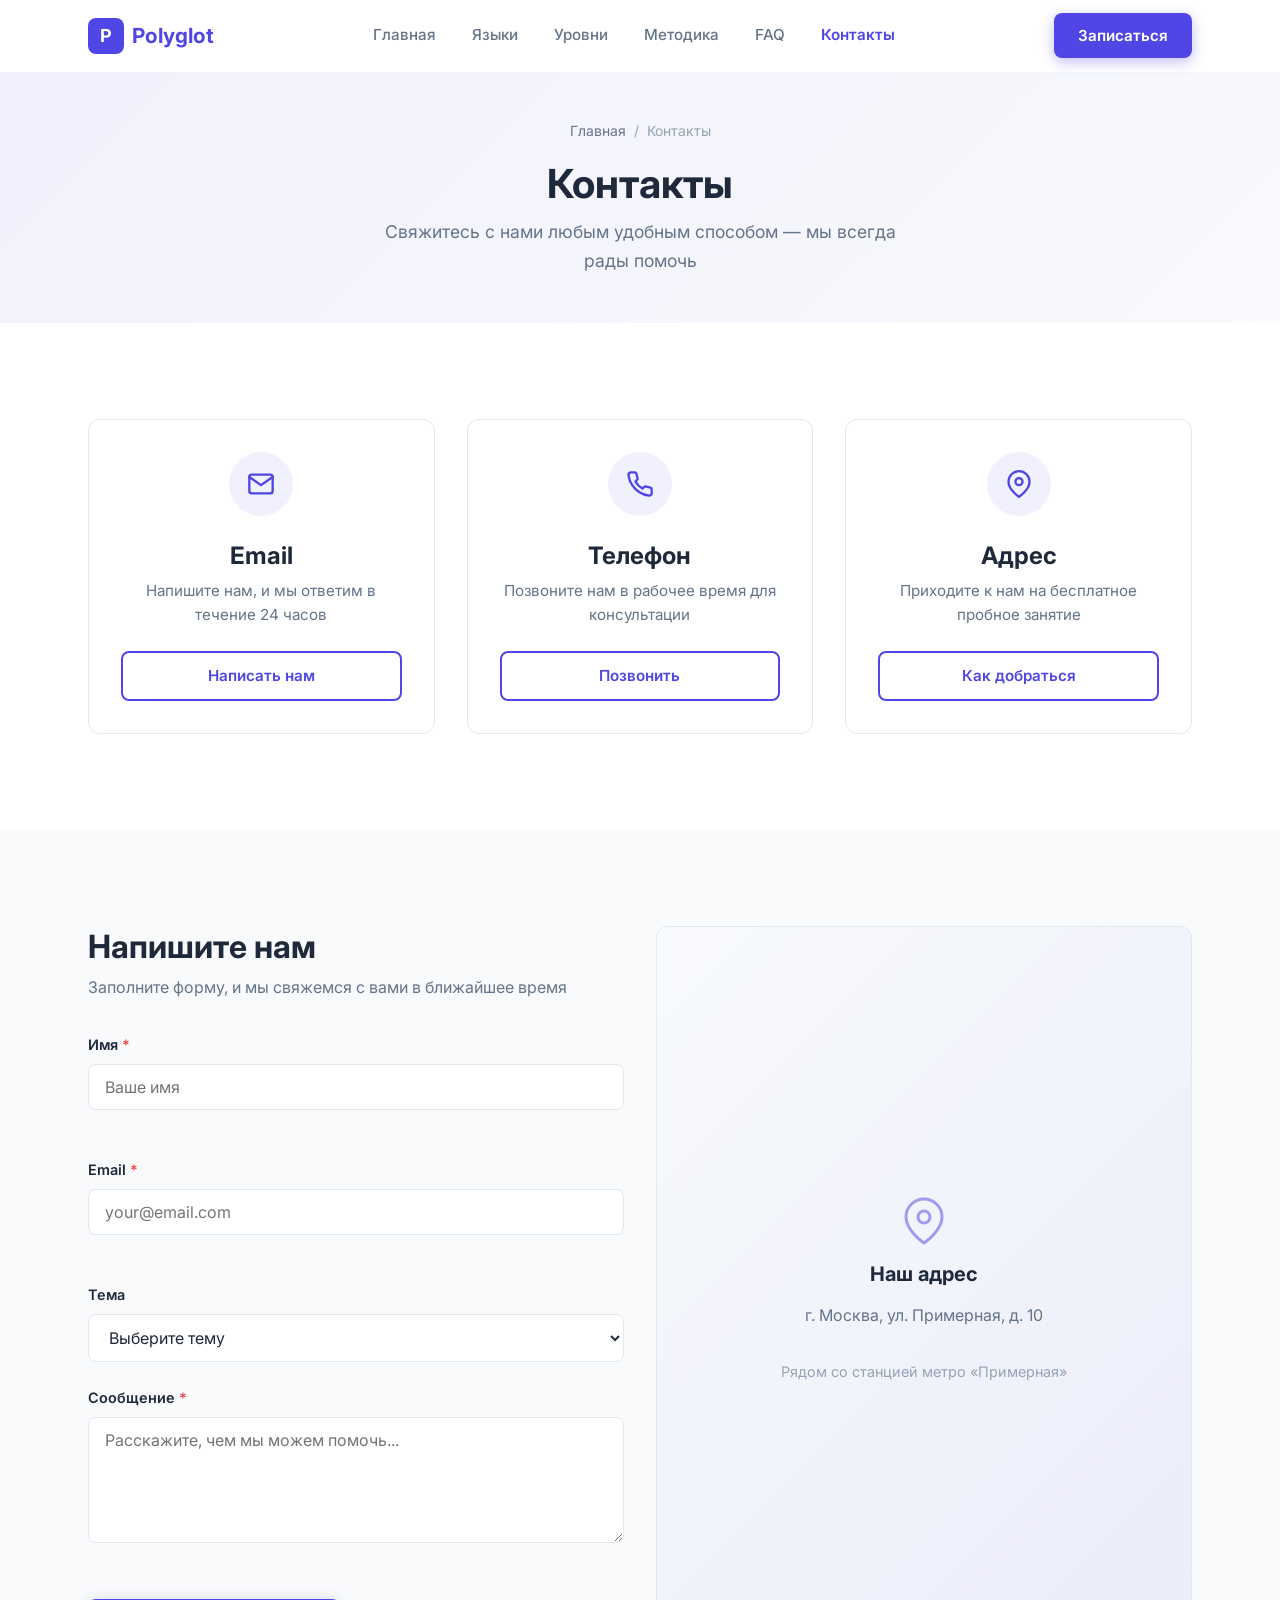
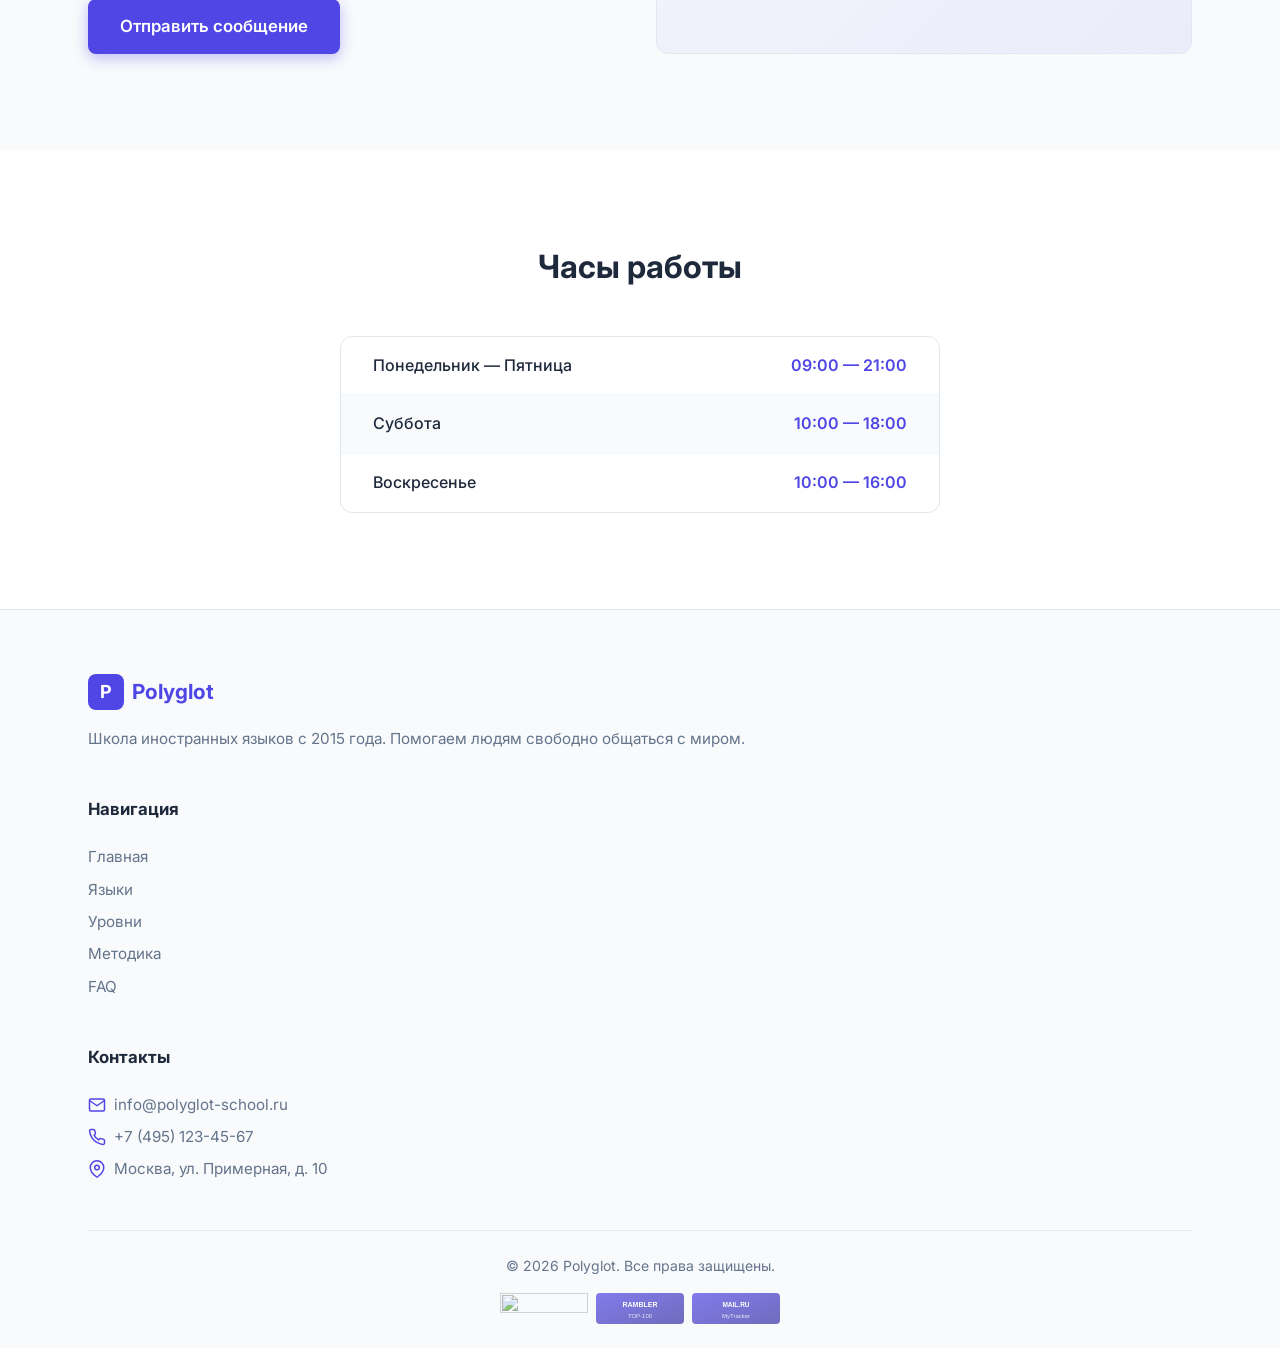
==== commit b011b7c7: "feat: добавить SVG-бейдж MyTracker на все страницы" ====
--- a/contacts.html
+++ b/contacts.html
@@ -255,6 +255,21 @@
           </noscript>
           <!-- END Top100 (Kraken) Counter -->
           <a href="https://top100.rambler.ru"><img src="img/top100-badge.svg" alt="Рамблер: ТОП-100" width="88" height="31" style="border:0; margin-left: 8px;" /></a>
+          <!-- Top.Mail.Ru counter -->
+          <script type="text/javascript">
+          var _tmr = window._tmr || (window._tmr = []);
+          _tmr.push({id: "3803036", type: "pageView", start: (new Date()).getTime()});
+          (function (d, w, id) {
+            if (d.getElementById(id)) return;
+            var ts = d.createElement("script"); ts.type = "text/javascript"; ts.async = true; ts.id = id;
+            ts.src = "https://top-fwz1.mail.ru/js/code.js";
+            var f = function () {var s = d.getElementsByTagName("script")[0]; s.parentNode.insertBefore(ts, s);};
+            if (w.opera == "[object Opera]") { d.addEventListener("DOMContentLoaded", f, false); } else { f(); }
+          })(document, window, "tmr-code");
+          </script>
+          <noscript><div><img src="https://top-fwz1.mail.ru/counter?id=3803036;js=na" style="position:absolute;left:-9999px;" alt="Top.Mail.Ru" /></div></noscript>
+          <!-- /Top.Mail.Ru counter -->
+          <a href="https://top-fwz1.mail.ru"><img src="img/mytracker-badge.svg" alt="MyTracker" width="88" height="31" style="border:0; margin-left: 8px;" /></a>
         </div>
       </div>
     </div>
